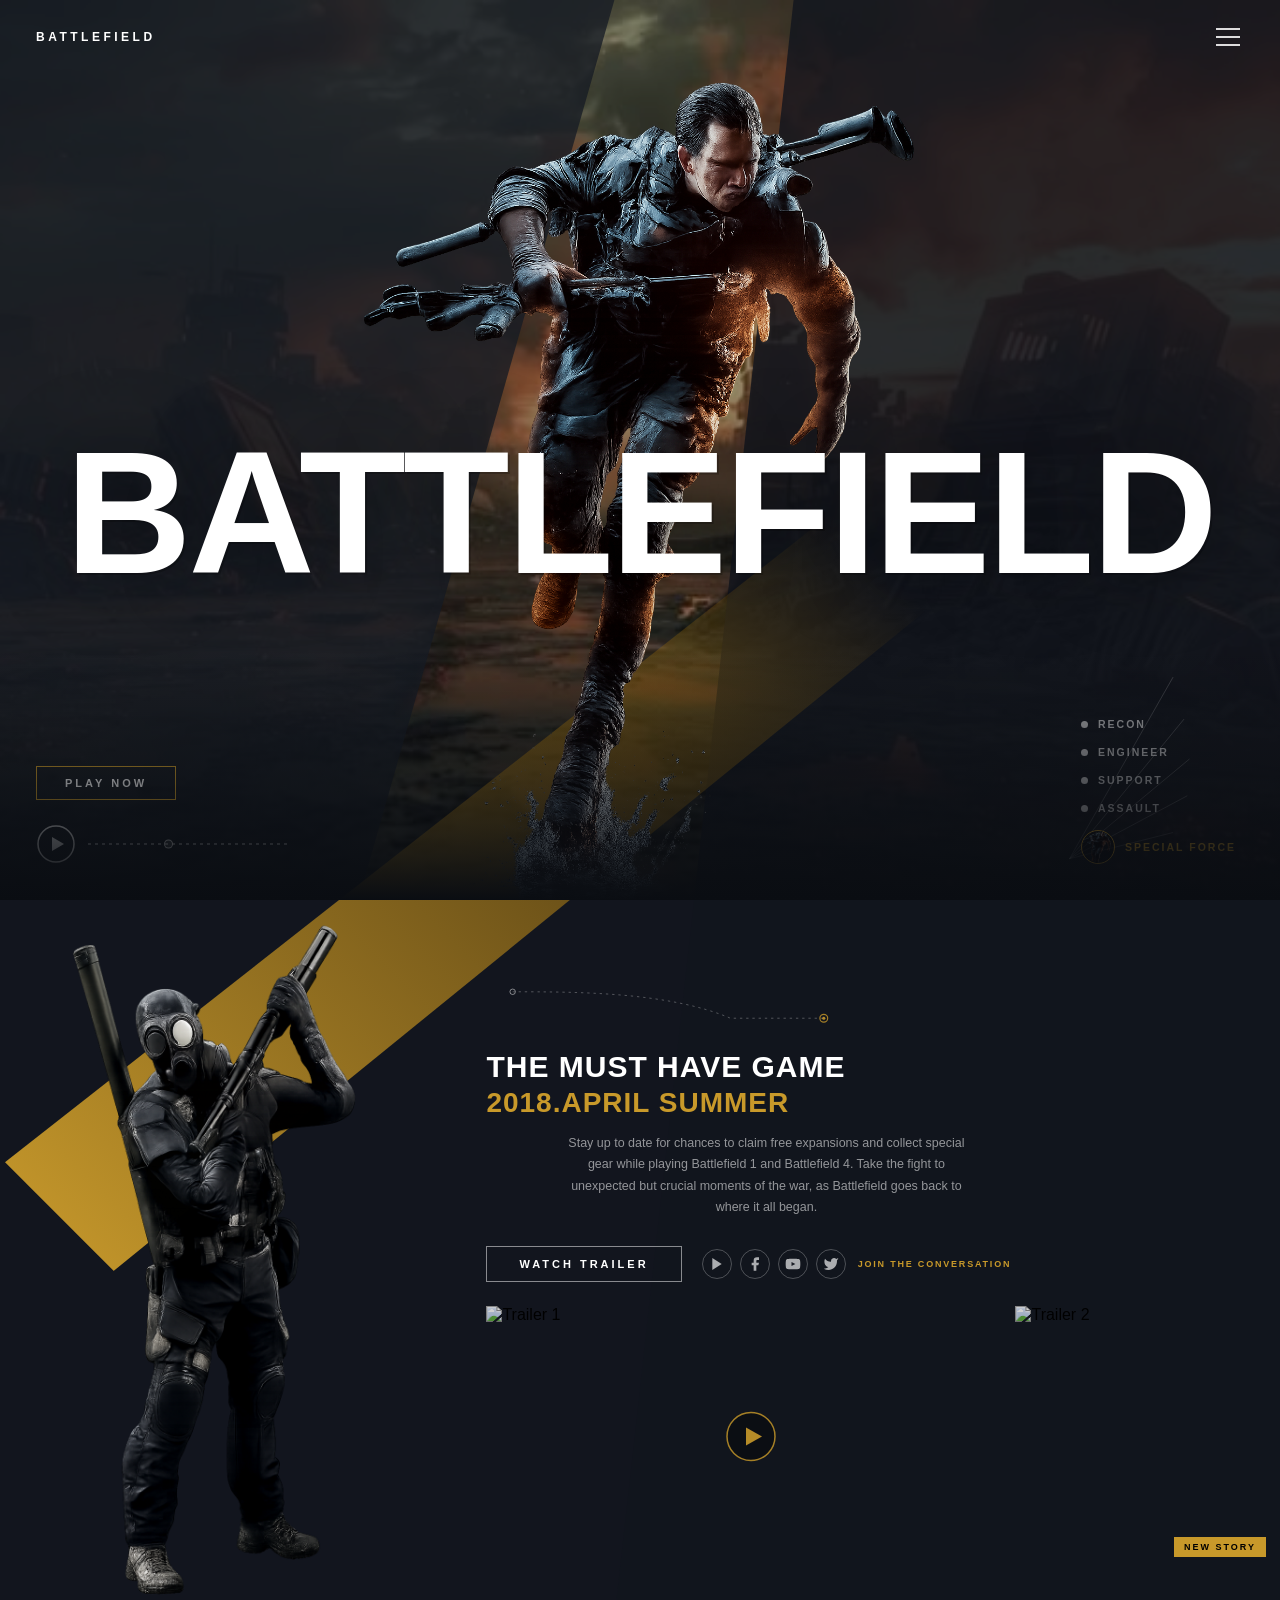
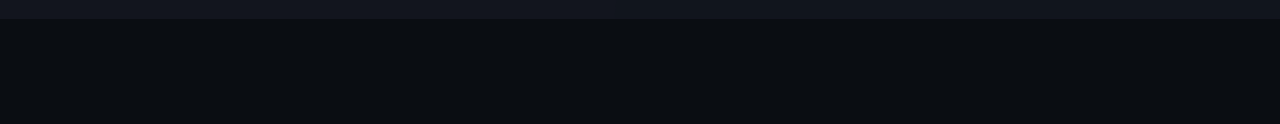
==== Assignment 3/index.html @ 52856a2f "Add initial HTML structure, CSS styles, and image assets for Battlefield project - Created index.htm" ====
<!DOCTYPE html>
<html lang="en">
  <head>
    <meta charset="UTF-8" />
    <meta name="viewport" content="width=device-width, initial-scale=1.0" />
    <title>Battlefield</title>
    <link rel="stylesheet" href="style.css" />
  </head>
  <body>

    <!-- Continuous diagonal slash: dark panel + gold band via CSS -->
    <div class="global-slash-dark"></div>
    <div class="global-slash-band"></div>

    <section class="hero">

      <!-- Layer 1: Dark background -->
      <img src="images/hero-background.jpg" alt="" class="bg-layer" />

      <!-- Layer 2: Dark left vignette panel (the global slash handles right side) -->
      <div class="slash-left"></div>

      <!-- Layer 3: Explosion (orange fire triangle, center-bottom) -->
      <img src="images/explosion-hero-image.png" alt="" class="explosion-layer" />

      <!-- Layer 4: Soldier PNG (center, above explosion, behind title) -->
      <img src="images/sprint-soldier-hero.png" alt="Soldier" class="soldier-layer" />

      <!-- Layer 5: Giant BATTLEFIELD title (soldier punches through via z-index) -->
      <div class="title-layer">
        <h1 class="hero-title">BATTLEFIELD</h1>
      </div>

      <!-- Layer 6: All UI elements -->
      <div class="ui-layer">

        <!-- Top Bar -->
        <header class="topbar">
          <span class="brand">BATTLEFIELD</span>
          <button class="menu-btn" aria-label="Open menu">
            <!-- Hamburger: RiMenu3Line equivalent -->
            <svg width="24" height="18" viewBox="0 0 24 18" fill="none" xmlns="http://www.w3.org/2000/svg">
              <line x1="0" y1="1" x2="24" y2="1" stroke="white" stroke-width="2"/>
              <line x1="0" y1="9" x2="24" y2="9" stroke="white" stroke-width="2"/>
              <line x1="0" y1="17" x2="24" y2="17" stroke="white" stroke-width="2"/>
            </svg>
          </button>
        </header>

        <!-- Bottom area -->
        <div class="bottom-area">

          <!-- Bottom Left: CTA + Video controls -->
          <div class="bottom-left">
            <button class="play-now-btn">PLAY NOW</button>

            <div class="video-row">
              <!-- Play button circle: IoPlayCircleOutline equivalent -->
              <button class="play-circle-btn" aria-label="Play trailer">
                <svg viewBox="0 0 40 40" width="40" height="40" xmlns="http://www.w3.org/2000/svg">
                  <circle cx="20" cy="20" r="18" stroke="white" stroke-width="1.5" fill="none"/>
                  <polygon points="16,13 28,20 16,27" fill="white"/>
                </svg>
              </button>

              <!-- Dotted progress bar -->
              <div class="progress-track">
                <div class="progress-dots"></div>
                <div class="progress-thumb-wrap">
                  <div class="progress-thumb"></div>
                </div>
              </div>
            </div>
          </div>

          <!-- Bottom Right: Class selector with lines -->
          <div class="class-selector">
            <!-- SVG connector lines -->
            <svg class="connector-svg" viewBox="0 0 220 200" xmlns="http://www.w3.org/2000/svg" preserveAspectRatio="none">
              <!-- Lines from a focal point (bottom-left of svg) to each class dot -->
              <line x1="60" y1="195" x2="155" y2="22"  stroke="rgba(255,255,255,0.2)" stroke-width="0.8"/>
              <line x1="60" y1="195" x2="165" y2="62"  stroke="rgba(255,255,255,0.2)" stroke-width="0.8"/>
              <line x1="60" y1="195" x2="170" y2="100" stroke="rgba(255,255,255,0.2)" stroke-width="0.8"/>
              <line x1="60" y1="195" x2="168" y2="135" stroke="rgba(255,255,255,0.2)" stroke-width="0.8"/>
              <line x1="60" y1="195" x2="155" y2="170" stroke="rgba(255,255,255,0.2)" stroke-width="0.8"/>
            </svg>

            <div class="class-list">
              <div class="class-item">
                <span class="class-dot"></span>
                <span class="class-label">RECON</span>
              </div>
              <div class="class-item">
                <span class="class-dot"></span>
                <span class="class-label">ENGINEER</span>
              </div>
              <div class="class-item">
                <span class="class-dot"></span>
                <span class="class-label">SUPPORT</span>
              </div>
              <div class="class-item">
                <span class="class-dot"></span>
                <span class="class-label">ASSAULT</span>
              </div>
              <div class="class-item active">
                <span class="class-avatar">
                  <img src="images/sprint-soldier-hero.png" alt="Special Force" />
                </span>
                <span class="class-label gold">SPECIAL FORCE</span>
              </div>
            </div>
          </div>

        </div>
      </div>

    </section>

    <!-- ═══════════════════════════════════════════
         SECTION 2 — THE MUST HAVE GAME
    ════════════════════════════════════════════ -->
    <section class="s2">

      <!-- Dark background fill -->
      <div class="s2-bg"></div>

      <!-- Slash art is handled by the global .global-slash SVG above both sections -->

      <!-- Standing Soldier — bleeds upward out of section -->
      <img src="images/standing-soldier-sect-2.png" alt="Soldier" class="s2-soldier" />

      <!-- Right content block -->
      <div class="s2-content">

        <!-- Dotted curved line art (soldier to content) -->
        <svg class="s2-connector" viewBox="0 0 420 90" xmlns="http://www.w3.org/2000/svg">
          <!-- Dotted path from left (near soldier) curving down to thumb circle -->
          <path
            d="M 0 28 C 80 28, 200 28, 280 62 L 400 62"
            fill="none"
            stroke="rgba(255,255,255,0.35)"
            stroke-width="1"
            stroke-dasharray="3 5"
          />
          <!-- End circle / thumb -->
          <circle cx="400" cy="62" r="5" fill="none" stroke="rgba(200,153,42,0.8)" stroke-width="1.5"/>
          <circle cx="400" cy="62" r="2" fill="rgba(200,153,42,0.9)"/>
          <!-- Start dot -->
          <circle cx="0" cy="28" r="3.5" fill="none" stroke="rgba(255,255,255,0.5)" stroke-width="1.2"/>
        </svg>

        <h2 class="s2-heading">THE MUST HAVE GAME</h2>
        <h3 class="s2-subheading">2018.APRIL SUMMER</h3>

        <p class="s2-body">
          Stay up to date for chances to claim free expansions and collect
          special gear while playing Battlefield 1 and Battlefield 4. Take the fight
          to unexpected but crucial moments of the war, as Battlefield goes
          back to where it all began.
        </p>

        <!-- CTA row -->
        <div class="s2-cta-row">
          <button class="s2-watch-btn">WATCH TRAILER</button>

          <div class="s2-social-row">
            <!-- Play / Twitch icon -->
            <button class="s2-social-icon" aria-label="Watch">
              <svg viewBox="0 0 24 24" width="16" height="16" fill="none" stroke="currentColor" stroke-width="2" stroke-linecap="round" stroke-linejoin="round">
                <polygon points="5 3 19 12 5 21 5 3" fill="currentColor" stroke="none"/>
              </svg>
            </button>
            <!-- Facebook -->
            <button class="s2-social-icon" aria-label="Facebook">
              <svg viewBox="0 0 24 24" width="16" height="16" fill="currentColor" xmlns="http://www.w3.org/2000/svg">
                <path d="M18 2h-3a5 5 0 00-5 5v3H7v4h3v8h4v-8h3l1-4h-4V7a1 1 0 011-1h3z"/>
              </svg>
            </button>
            <!-- YouTube -->
            <button class="s2-social-icon" aria-label="YouTube">
              <svg viewBox="0 0 24 24" width="16" height="16" fill="currentColor" xmlns="http://www.w3.org/2000/svg">
                <path d="M22.54 6.42a2.78 2.78 0 00-1.95-1.96C18.88 4 12 4 12 4s-6.88 0-8.59.46A2.78 2.78 0 001.46 6.42 29 29 0 001 12a29 29 0 00.46 5.58 2.78 2.78 0 001.95 1.95C5.12 20 12 20 12 20s6.88 0 8.59-.47a2.78 2.78 0 001.95-1.95A29 29 0 0023 12a29 29 0 00-.46-5.58z"/>
                <polygon points="9.75 15.02 15.5 12 9.75 8.98 9.75 15.02" fill="#1a1d24"/>
              </svg>
            </button>
            <!-- Twitter / X -->
            <button class="s2-social-icon" aria-label="Twitter">
              <svg viewBox="0 0 24 24" width="16" height="16" fill="currentColor" xmlns="http://www.w3.org/2000/svg">
                <path d="M23 3a10.9 10.9 0 01-3.14 1.53 4.48 4.48 0 00-7.86 3v1A10.66 10.66 0 013 4s-4 9 5 13a11.64 11.64 0 01-7 2c9 5 20 0 20-11.5a4.5 4.5 0 00-.08-.83A7.72 7.72 0 0023 3z"/>
              </svg>
            </button>

            <span class="s2-join-text">JOIN THE CONVERSATION</span>
          </div>
        </div>

      </div>

      <!-- Trailer Cards Row -->
      <div class="s2-trailers">

        <!-- Trailer 1 — wide card with play button -->
        <div class="s2-trailer-card wide">
          <img src="images/trailer-1.png" alt="Trailer 1" />
          <!-- Play circle overlay -->
          <button class="s2-trailer-play" aria-label="Play trailer">
            <svg viewBox="0 0 52 52" width="52" height="52" xmlns="http://www.w3.org/2000/svg">
              <circle cx="26" cy="26" r="24" fill="rgba(0,0,0,0.35)" stroke="rgba(200,153,42,0.9)" stroke-width="1.5"/>
              <polygon points="21,17 37,26 21,35" fill="#c8992a"/>
            </svg>
          </button>
        </div>

        <!-- Trailer 2 — narrower card with NEW STORY badge -->
        <div class="s2-trailer-card narrow">
          <img src="images/trailer-2.png" alt="Trailer 2" />
          <span class="s2-new-story-badge">NEW STORY</span>
        </div>

      </div>

    </section>
  </body>
</html>
---- Assignment 3/style.css ----
*, *::before, *::after {
  margin: 0;
  padding: 0;
  box-sizing: border-box;
}

html {
  width: 100%;
  overflow-y: scroll;   /* vertical scroll lives on html, not body */
  overflow-x: hidden;
  background: #0a0d12;
  font-family: "Arial Narrow", Arial, sans-serif;
}

body {
  width: 100%;
  position: relative;
  overflow: hidden;     /* clips the rotated slash divs on all sides */
  background: #0a0d12;
  font-family: "Arial Narrow", Arial, sans-serif;
}

/* ═══════════════════════════════════════════════
   GLOBAL CONTINUOUS SLASH — two CSS divs
   Both are position:absolute on <body>, spanning
   full page height. clip-path gives the diagonal.
   The band fades from transparent (top/hero area)
   to solid gold (bottom/section-2 area).
═══════════════════════════════════════════════ */

/* Dark right-side panel — sits behind the gold band */
.global-slash-dark {
  position: absolute;
  top: 0;
  right: 0;
  width: 100%;
  height: 100%;
  background: rgba(18, 21, 30, 0.82);
  /* Triangle: top-right → bottom-right, tapers left */
  clip-path: polygon(62% 0%, 100% 0%, 100% 100%, 48% 100%);
  z-index: 10;
  pointer-events: none;
}

/* Gold diagonal band — narrows to a tip at the top,
   widens toward the bottom. Fades from transparent
   at the top (hero) to solid gold at the bottom (s2). */
.global-slash-band {
  position: absolute;
  top: 0;
  right: 0;
  width: 100%;
  height: 92%;
  /* Diagonal parallelogram: narrow tip at top, wider at bottom */
  clip-path: polygon(52% 0%, 62% 0%, 50% 100%, 38% 100%);
  /* Vertical gradient: invisible at top → gold at bottom */
  background: linear-gradient(
    to bottom,
    transparent             0%,
    transparent            30%,
    rgba(140, 100, 15, 0.6) 52%,
    rgba(200, 153, 42, 0.95) 100%
  );
  z-index: 11;
  pointer-events: none;
  transform: rotate(45deg);
}

/* ═══════════════════════════════════════════════
   HERO WRAPPER
═══════════════════════════════════════════════ */
.hero {
  position: relative;
  width: 100%;
  height: 100vh;
  overflow: hidden;
}

/* Bottom fade — masks the hard edge between hero and section 2 */
.hero::after {
  content: "";
  position: absolute;
  bottom: 0;
  left: 0;
  width: 100%;
  height: 28%;
  background: linear-gradient(to bottom, transparent 0%, #0a0d12 100%);
  z-index: 15;          /* above all hero layers */
  pointer-events: none;
}

/* ═══════════════════════════════════════════════
   LAYER 1 — BACKGROUND
═══════════════════════════════════════════════ */
.bg-layer {
  position: absolute;
  inset: 0;
  width: 100%;
  height: 100%;
  object-fit: cover;
  object-position: center center;
  z-index: 1;
  filter: brightness(0.6) saturate(0.85);
}

/* ═══════════════════════════════════════════════
   LAYER 2 — DIAGONAL GREY SLASH PANELS
   Two large semi-transparent dark triangles forming
   the "X slash" pattern seen in the reference.
═══════════════════════════════════════════════ */
.slash-left {
  position: absolute;
  z-index: 2;
  top: 0;
  left: 0;
  width: 100%;
  height: 100%;
  background: rgba(22, 27, 36, 0.78);
  clip-path: polygon(0% 0%, 48% 0%, 28% 100%, 0% 100%);
  pointer-events: none;
}

/* .slash-right removed — replaced by .global-slash SVG */

/* ═══════════════════════════════════════════════
   LAYER 3 — EXPLOSION / FIRE
   Orange explosion sits in the center-bottom area,
   inside the diamond gap between the two slash panels.
═══════════════════════════════════════════════ */
.explosion-layer {
  position: absolute;
  z-index: 11;
  /*
    The explosion image has its visual "ground blast" roughly
    at 62% from the top of the image. The soldier's feet sit
    at bottom: 0 (viewport bottom edge).
    We raise the explosion so its ground-level band lines up
    with the soldier's foot position:
      - Set bottom so the image's lower ~38% hangs below the fold
      - This places the flat blast-ground at the same Y as the feet
  */
  bottom: -38%;
  left: 50%;
  transform: translateX(-50%);
  width: 58%;
  height: auto;
  object-fit: contain;
  mix-blend-mode: screen;
  opacity: 0.95;
  pointer-events: none;
}

/* ═══════════════════════════════════════════════
   LAYER 4 — SOLDIER
   PNG cutout, centered, bottom-anchored.
   Sits above explosion but BELOW the title text.
═══════════════════════════════════════════════ */
.soldier-layer {
  position: absolute;
  z-index: 12;
  bottom: 0;
  left: 50%;
  transform: translateX(-50%);
  height: 92%;
  width: auto;
  object-fit: contain;
  object-position: center bottom;
  pointer-events: none;
}

/* ═══════════════════════════════════════════════
   LAYER 5 — GIANT TITLE
   The huge "BATTLEFIELD" text that spans full width.
   Soldier (z-index 4) is BELOW, so soldier overlaps
   the lower half of the letters naturally.
   Title sits at vertical center-bottom.
═══════════════════════════════════════════════ */
.title-layer {
  position: absolute;
  z-index: 13;
  /* Vertically position so the text sits at ~55% from top */
  top: 50%;
  left: 0;
  right: 0;
  transform: translateY(-10%);
  pointer-events: none;
}

.hero-title {
  font-size: clamp(90px, 14.5vw, 175px);
  font-weight: 900;
  letter-spacing: -3px;
  color: #ffffff;
  text-transform: uppercase;
  line-height: 0.9;
  text-align: center;
  white-space: nowrap;
  /* Subtle shadow so letters read on both dark panels and bright explosion */
  text-shadow:
    0 0 80px rgba(0,0,0,0.4),
    2px 2px 0px rgba(0,0,0,0.2);
}

/* ═══════════════════════════════════════════════
   LAYER 6 — UI OVERLAY
   All interactive / decorative UI: topbar, buttons,
   class list. Sits on top of everything.
═══════════════════════════════════════════════ */
.ui-layer {
  position: absolute;
  inset: 0;
  z-index: 14;
  display: flex;
  flex-direction: column;
  justify-content: space-between;
  padding: 24px 36px 36px 36px;
  pointer-events: none;
}

/* ─── TOP BAR ─────────────────────────────────── */
.topbar {
  display: flex;
  justify-content: space-between;
  align-items: center;
  pointer-events: all;
}

.brand {
  font-size: 12px;
  font-weight: 700;
  letter-spacing: 3.5px;
  color: #ffffff;
  text-transform: uppercase;
}

.menu-btn {
  background: none;
  border: none;
  cursor: pointer;
  padding: 4px;
  display: flex;
  align-items: center;
  opacity: 0.85;
  transition: opacity 0.2s;
}

.menu-btn:hover {
  opacity: 1;
}

/* ─── BOTTOM AREA ─────────────────────────────── */
.bottom-area {
  display: flex;
  justify-content: space-between;
  align-items: flex-end;
  pointer-events: all;
}

/* ─── BOTTOM LEFT ─────────────────────────────── */
.bottom-left {
  display: flex;
  flex-direction: column;
  gap: 24px;
}

/* PLAY NOW button — gold border, transparent bg */
.play-now-btn {
  display: inline-block;
  padding: 10px 28px;
  border: 1.5px solid #c8992a;
  background: transparent;
  color: #ffffff;
  font-size: 11px;
  font-weight: 700;
  letter-spacing: 3px;
  text-transform: uppercase;
  cursor: pointer;
  width: fit-content;
  transition: background 0.25s, color 0.25s;
}

.play-now-btn:hover {
  background: #c8992a;
  color: #000;
}

/* Video row: circle play + dotted progress */
.video-row {
  display: flex;
  align-items: center;
  gap: 12px;
}

.play-circle-btn {
  background: none;
  border: none;
  cursor: pointer;
  padding: 0;
  display: flex;
  align-items: center;
  flex-shrink: 0;
  opacity: 0.85;
  transition: opacity 0.2s;
}

.play-circle-btn:hover {
  opacity: 1;
}

/* Dotted progress track */
.progress-track {
  position: relative;
  width: 200px;
  height: 12px;
  display: flex;
  align-items: center;
}

/* Repeating dots via CSS background-image */
.progress-dots {
  position: absolute;
  left: 0;
  right: 0;
  height: 2px;
  background-image: repeating-linear-gradient(
    to right,
    rgba(255,255,255,0.45) 0px,
    rgba(255,255,255,0.45) 3px,
    transparent 3px,
    transparent 7px
  );
}

.progress-thumb-wrap {
  position: absolute;
  left: 38%;
  top: 50%;
  transform: translateY(-50%);
}

.progress-thumb {
  width: 9px;
  height: 9px;
  border-radius: 50%;
  border: 1.5px solid rgba(255,255,255,0.8);
  background: rgba(255,255,255,0.15);
}

/* ═══════════════════════════════════════════════
   SECTION 2 — THE MUST HAVE GAME
═══════════════════════════════════════════════ */

/* Scrolling is handled by default block flow — no override needed */

.s2 {
  position: relative;
  width: 100%;      /* 100% of body, not 100vw */
  background: #12151e;
  overflow: hidden;
  padding-top: 50px;
  padding-bottom: 48px;
}

/* Solid dark bg fill */
.s2-bg {
  position: absolute;
  inset: 0;
  background: #12151e;
  z-index: 0;
}

/* .s2-slash-svg removed — replaced by .global-slash SVG */

/* ── Standing Soldier ────────────────────────── */
.s2-soldier {
  position: absolute;
  left: -1%;
  bottom: 0;
  height: 100%;
  width: auto;
  object-fit: contain;
  object-position: left bottom;
  z-index: 12;
  pointer-events: none;
  -webkit-mask-image: linear-gradient(to right, transparent 0%, black 8%);
  mask-image: linear-gradient(to right, transparent 0%, black 8%);
}

/* ── Content block ───────────────────────────── */
.s2-content {
  position: relative;
  z-index: 14;
  margin-left: 38%;
  padding: 20px 40px 0 0;
  max-width: 600px;
}

/* Dotted SVG connector line */
.s2-connector {
  width: 100%;
  max-width: 380px;
  height: 70px;
  margin-bottom: 10px;
  display: block;
}

.s2-heading {
  font-size: clamp(20px, 2.4vw, 30px);
  font-weight: 900;
  letter-spacing: 1px;
  color: #ffffff;
  text-transform: uppercase;
  line-height: 1.1;
  margin-bottom: 4px;
}

.s2-subheading {
  font-size: clamp(18px, 2.2vw, 28px);
  font-weight: 900;
  color: #c8992a;
  text-transform: uppercase;
  letter-spacing: 1px;
  margin-bottom: 14px;
}

.s2-body {
  font-size: 12.5px;
  line-height: 1.7;
  color: rgba(255,255,255,0.55);
  text-align: center;
  max-width: 400px;
  margin: 0 auto 28px auto;
}

/* ── CTA Row ─────────────────────────────────── */
.s2-cta-row {
  display: flex;
  align-items: center;
  gap: 20px;
  flex-wrap: wrap;
}

.s2-watch-btn {
  padding: 11px 32px;
  border: 1.5px solid rgba(255,255,255,0.5);
  background: transparent;
  color: #ffffff;
  font-size: 11px;
  font-weight: 700;
  letter-spacing: 3px;
  text-transform: uppercase;
  cursor: pointer;
  transition: border-color 0.2s, background 0.2s;
  white-space: nowrap;
}

.s2-watch-btn:hover {
  border-color: #c8992a;
  background: rgba(200,153,42,0.1);
}

.s2-social-row {
  display: flex;
  align-items: center;
  gap: 8px;
}

.s2-social-icon {
  width: 30px;
  height: 30px;
  border-radius: 50%;
  border: 1px solid rgba(255,255,255,0.25);
  background: transparent;
  color: rgba(255,255,255,0.65);
  cursor: pointer;
  display: flex;
  align-items: center;
  justify-content: center;
  transition: border-color 0.2s, color 0.2s;
}

.s2-social-icon:hover {
  border-color: #c8992a;
  color: #c8992a;
}

.s2-join-text {
  font-size: 9px;
  font-weight: 700;
  letter-spacing: 1.8px;
  color: #c8992a;
  text-transform: uppercase;
  white-space: nowrap;
  margin-left: 4px;
}

/* ── Trailer Cards Row ───────────────────────── */
.s2-trailers {
  position: relative;
  z-index: 14;
  display: flex;
  gap: 0;
  /* Start after the soldier, end at page edge — no overflow */
  margin-left: auto;
  width: 62%;          /* exactly fills the remaining width */
  margin-top: 24px;
  overflow: hidden;    /* hard clip — nothing bleeds out */
}

.s2-trailer-card {
  position: relative;
  overflow: hidden;
  flex-shrink: 0;
}

/* Wide card: 2/3 of the row */
.s2-trailer-card.wide {
  width: 66.666%;
  aspect-ratio: 2 / 1;
}

/* Narrow card: 1/3 of the row */
.s2-trailer-card.narrow {
  width: 33.333%;
  aspect-ratio: 2 / 1;
}

.s2-trailer-card img {
  width: 100%;
  height: 100%;
  object-fit: cover;
  object-position: center center;
  display: block;
  filter: brightness(0.82) saturate(0.9);
  transition: filter 0.3s;
}

.s2-trailer-card:hover img {
  filter: brightness(1) saturate(1);
}

/* Play button overlay on trailer 1 */
.s2-trailer-play {
  position: absolute;
  top: 50%;
  left: 50%;
  transform: translate(-50%, -50%);
  background: none;
  border: none;
  cursor: pointer;
  opacity: 0.9;
  transition: opacity 0.2s, transform 0.2s;
}

.s2-trailer-play:hover {
  opacity: 1;
  transform: translate(-50%, -50%) scale(1.08);
}

/* NEW STORY badge on trailer 2 */
.s2-new-story-badge {
  position: absolute;
  bottom: 14px;
  right: 14px;
  background: #c8992a;
  color: #000;
  font-size: 9px;
  font-weight: 800;
  letter-spacing: 2px;
  text-transform: uppercase;
  padding: 5px 10px;
}

/* ─── CLASS SELECTOR (Bottom Right) ──────────── */
.class-selector {
  position: relative;
  width: 240px;
  height: 210px;
  display: flex;
  align-items: flex-end;
  justify-content: flex-end;
}

/* SVG lines that fan out from the Special Force avatar */
.connector-svg {
  position: absolute;
  inset: 0;
  width: 100%;
  height: 100%;
  pointer-events: none;
}

.class-list {
  display: flex;
  flex-direction: column;
  gap: 16px;
  align-items: flex-start;
  position: relative;
  z-index: 1;
  /* Shift slightly right so connector lines look correct */
  padding-right: 8px;
}

.class-item {
  display: flex;
  align-items: center;
  gap: 10px;
  cursor: pointer;
}

/* Small white dot for non-active classes */
.class-dot {
  width: 7px;
  height: 7px;
  border-radius: 50%;
  background: rgba(255, 255, 255, 0.6);
  flex-shrink: 0;
  transition: background 0.2s;
}

.class-item:hover .class-dot {
  background: #c8992a;
}

.class-label {
  font-size: 10.5px;
  font-weight: 600;
  letter-spacing: 2px;
  color: rgba(255, 255, 255, 0.6);
  text-transform: uppercase;
  transition: color 0.2s;
}

.class-item:hover .class-label {
  color: #fff;
}

/* Gold label for Special Force */
.class-label.gold {
  color: #c8992a;
  font-weight: 700;
}

/* Circular avatar thumbnail for Special Force */
.class-avatar {
  width: 34px;
  height: 34px;
  border-radius: 50%;
  overflow: hidden;
  border: 1.5px solid #c8992a;
  flex-shrink: 0;
  background: rgba(0, 0, 0, 0.5);
}

.class-avatar img {
  width: 100%;
  height: 100%;
  object-fit: cover;
  object-position: 40% 10%;
  filter: brightness(0.85) saturate(0.9);
}
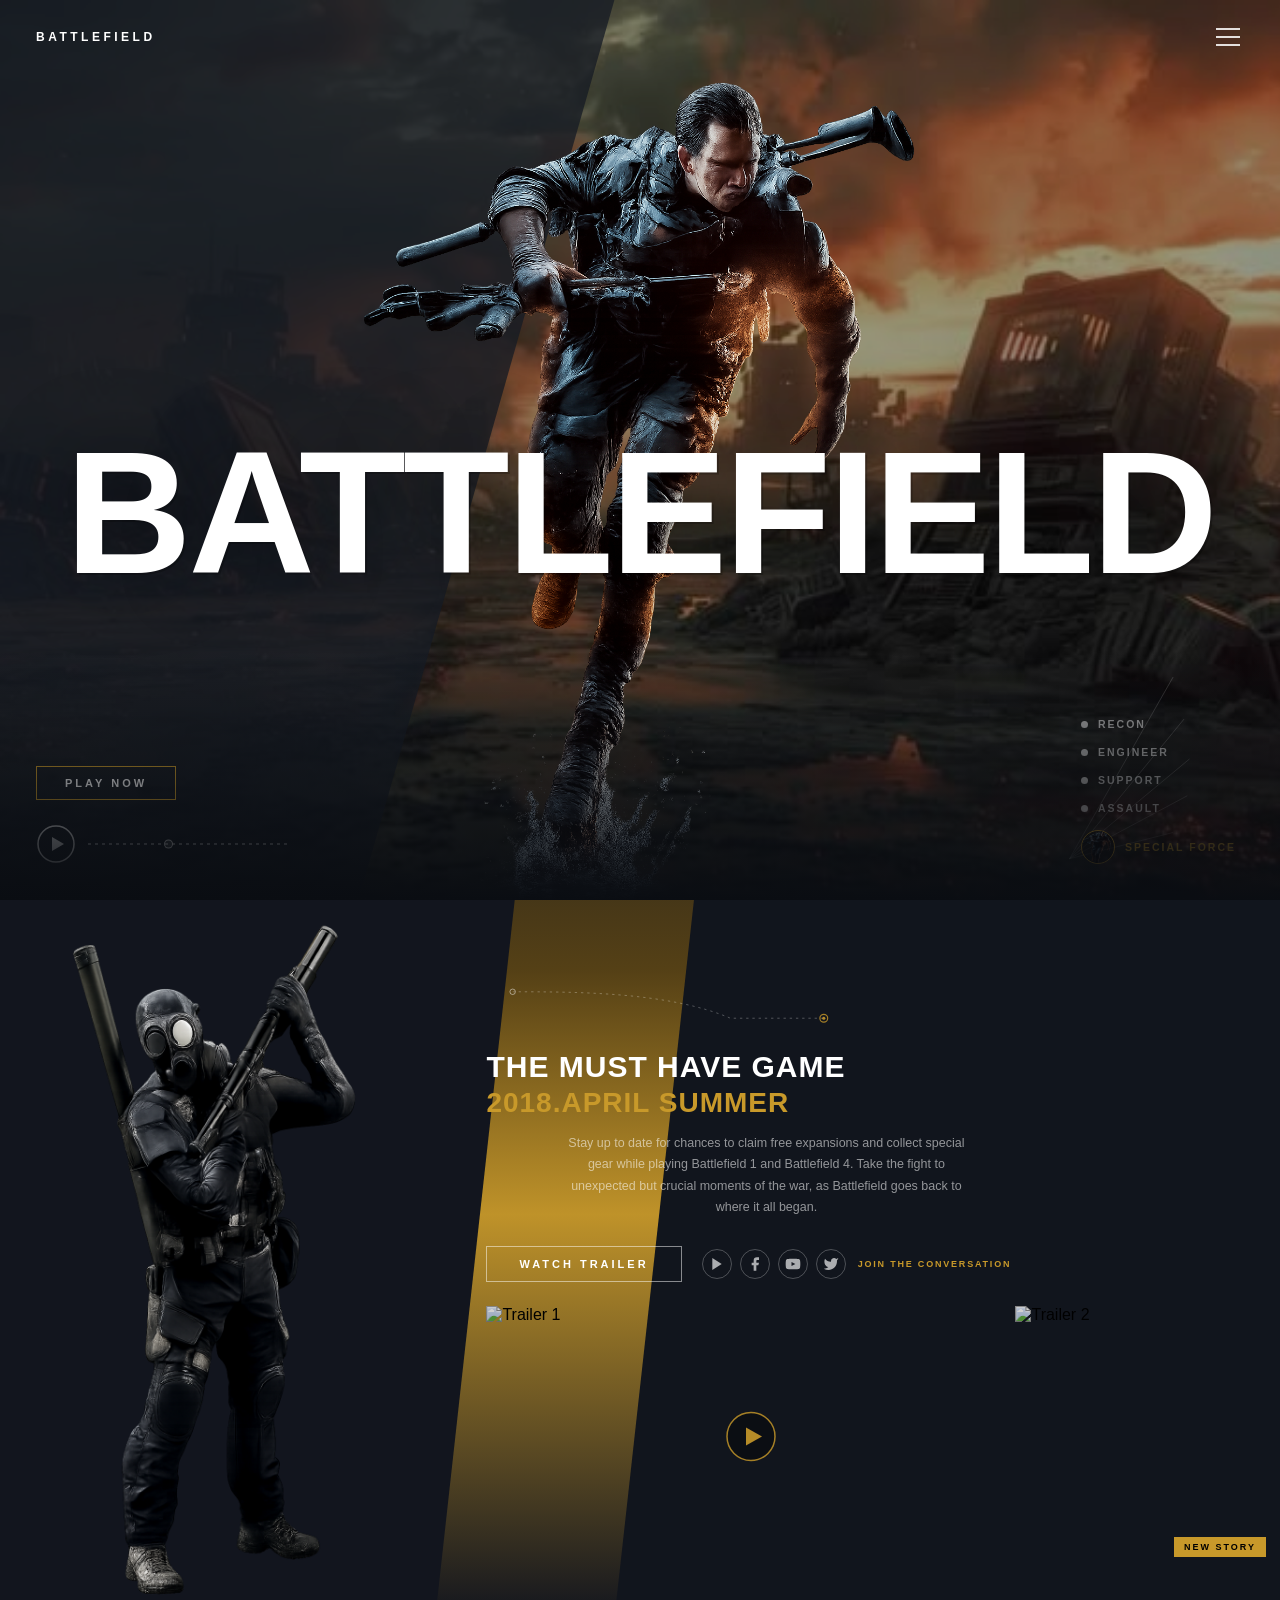
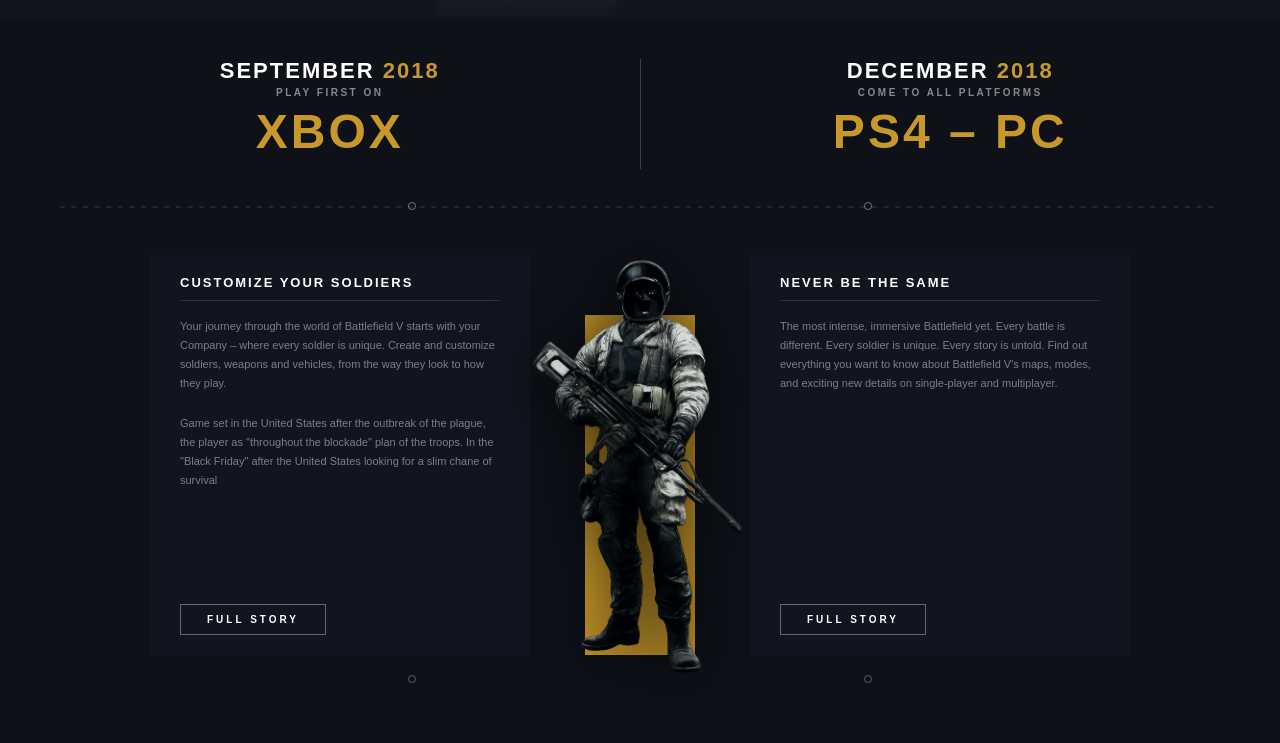
==== commit 7cfd98c6: "Refactor sections in index.html and style.css to enhance layout and styling for the release dates an" ====
--- a/Assignment 3/index.html
+++ b/Assignment 3/index.html
@@ -7,10 +7,6 @@
     <link rel="stylesheet" href="style.css" />
   </head>
   <body>
-
-    <!-- Continuous diagonal slash: dark panel + gold band via CSS -->
-    <div class="global-slash-dark"></div>
-    <div class="global-slash-band"></div>
 
     <section class="hero">
 
@@ -124,7 +120,9 @@
       <!-- Dark background fill -->
       <div class="s2-bg"></div>
 
-      <!-- Slash art is handled by the global .global-slash SVG above both sections -->
+      <!-- Diagonal slash overlays — scoped inside s2 so they don't bleed into s3 -->
+      <div class="global-slash-dark"></div>
+      <div class="global-slash-band"></div>
 
       <!-- Standing Soldier — bleeds upward out of section -->
       <img src="images/standing-soldier-sect-2.png" alt="Soldier" class="s2-soldier" />
@@ -220,5 +218,93 @@
       </div>
 
     </section>
+
+    <!-- ═══════════════════════════════════════════════
+         SECTION 3 — RELEASE DATES / CUSTOMIZE YOUR SOLDIERS
+    ════════════════════════════════════════════════ -->
+    <section class="s3">
+
+      <!-- Dark background -->
+      <div class="s3-bg"></div>
+
+      <!-- Top date header bar -->
+      <div class="s3-dates">
+        <div class="s3-date-col">
+          <h2 class="s3-date-month">SEPTEMBER <span class="s3-date-year">2018</span></h2>
+          <p class="s3-date-label">PLAY FIRST ON</p>
+          <p class="s3-date-platform">XBOX</p>
+        </div>
+
+        <!-- Vertical divider -->
+        <div class="s3-divider"></div>
+
+        <div class="s3-date-col">
+          <h2 class="s3-date-month">DECEMBER <span class="s3-date-year">2018</span></h2>
+          <p class="s3-date-label">COME TO ALL PLATFORMS</p>
+          <p class="s3-date-platform">PS4 – PC</p>
+        </div>
+      </div>
+
+      <!-- Dotted line across top -->
+      <div class="s3-topline">
+        <svg width="100%" height="8" viewBox="0 0 1000 8" preserveAspectRatio="none" xmlns="http://www.w3.org/2000/svg">
+          <line x1="0" y1="4" x2="1000" y2="4" stroke="rgba(255,255,255,0.18)" stroke-width="1" stroke-dasharray="4 6"/>
+        </svg>
+        <!-- Two dot markers -->
+        <span class="s3-topline-dot left"></span>
+        <span class="s3-topline-dot right"></span>
+      </div>
+
+      <!-- Main content row: left panel + soldier + right panel -->
+      <div class="s3-content-row">
+
+        <!-- Left panel -->
+        <div class="s3-panel s3-panel-left">
+          <h3 class="s3-panel-title">CUSTOMIZE YOUR SOLDIERS</h3>
+          <div class="s3-panel-rule"></div>
+          <p class="s3-panel-body">
+            Your journey through the world of Battlefield V starts
+            with your Company – where every soldier is unique.
+            Create and customize soldiers, weapons and
+            vehicles, from the way they look to how they play.
+          </p>
+          <p class="s3-panel-body s3-panel-body--gap">
+            Game set in the United States after the outbreak of the
+            plague, the player as "throughout the blockade" plan
+            of the troops. In the "Black Friday" after the United
+            States looking for a slim chane of survival
+          </p>
+          <button class="s3-full-story-btn">FULL STORY</button>
+        </div>
+
+        <!-- Center soldier on gold slab -->
+        <div class="s3-soldier-wrap">
+          <div class="s3-gold-slab"></div>
+          <img src="images/standing-soldier-sect-3.png" alt="Soldier" class="s3-soldier" />
+        </div>
+
+        <!-- Right panel -->
+        <div class="s3-panel s3-panel-right">
+          <h3 class="s3-panel-title">NEVER BE THE SAME</h3>
+          <div class="s3-panel-rule"></div>
+          <p class="s3-panel-body">
+            The most intense, immersive Battlefield yet. Every
+            battle is different. Every soldier is unique. Every story
+            is untold. Find out everything you want to know about
+            Battlefield V's maps, modes, and exciting new details
+            on single-player and multiplayer.
+          </p>
+          <button class="s3-full-story-btn">FULL STORY</button>
+        </div>
+
+      </div>
+
+      <!-- Bottom dot markers -->
+      <div class="s3-bottomline">
+        <span class="s3-bottomline-dot left"></span>
+        <span class="s3-bottomline-dot right"></span>
+      </div>
+
+    </section>
   </body>
 </html>
--- a/Assignment 3/style.css
+++ b/Assignment 3/style.css
@@ -28,42 +28,38 @@
    to solid gold (bottom/section-2 area).
 ═══════════════════════════════════════════════ */
 
-/* Dark right-side panel — sits behind the gold band */
+/* Dark right-side panel — position:absolute inside .s2 which has overflow:hidden,
+   so it can't bleed into s3. top: -100vh reaches up into the hero section. */
 .global-slash-dark {
   position: absolute;
-  top: 0;
+  top: -100vh;
   right: 0;
   width: 100%;
-  height: 100%;
+  height: calc(100% + 100vh);
   background: rgba(18, 21, 30, 0.82);
-  /* Triangle: top-right → bottom-right, tapers left */
   clip-path: polygon(62% 0%, 100% 0%, 100% 100%, 48% 100%);
   z-index: 10;
   pointer-events: none;
 }
 
-/* Gold diagonal band — narrows to a tip at the top,
-   widens toward the bottom. Fades from transparent
-   at the top (hero) to solid gold at the bottom (s2). */
+/* Gold diagonal band — no rotation, pure clip-path, no edge artifacts. */
 .global-slash-band {
   position: absolute;
-  top: 0;
-  right: 0;
-  width: 100%;
-  height: 92%;
-  /* Diagonal parallelogram: narrow tip at top, wider at bottom */
-  clip-path: polygon(52% 0%, 62% 0%, 50% 100%, 38% 100%);
-  /* Vertical gradient: invisible at top → gold at bottom */
+  top: -100vh;
+  left: 0;
+  width: 100%;
+  height: calc(100% + 100vh);
+  clip-path: polygon(48% 0%, 62% 0%, 48% 100%, 34% 100%);
   background: linear-gradient(
     to bottom,
-    transparent             0%,
-    transparent            30%,
-    rgba(140, 100, 15, 0.6) 52%,
-    rgba(200, 153, 42, 0.95) 100%
+    transparent              0%,
+    transparent             40%,
+    rgba(140, 100, 15, 0.55) 60%,
+    rgba(200, 153, 42, 0.95) 75%,
+    rgba(200, 153, 42, 0.0)  100%
   );
   z-index: 11;
   pointer-events: none;
-  transform: rotate(45deg);
 }
 
 /* ═══════════════════════════════════════════════
@@ -659,3 +655,228 @@
   object-position: 40% 10%;
   filter: brightness(0.85) saturate(0.9);
 }
+
+/* ═══════════════════════════════════════════════
+   SECTION 3 — RELEASE DATES / CUSTOMIZE YOUR SOLDIERS
+═══════════════════════════════════════════════ */
+.s3 {
+  position: relative;
+  width: 100%;
+  background: #0e1118;
+  overflow: hidden;
+  padding: 0 0 60px 0;
+}
+
+.s3-bg {
+  position: absolute;
+  inset: 0;
+  background: #0e1118;
+  z-index: 0;
+}
+
+/* ── Date header bar ─────────────────────────── */
+.s3-dates {
+  position: relative;
+  z-index: 2;
+  display: flex;
+  align-items: flex-start;
+  justify-content: center;
+  gap: 0;
+  padding: 40px 60px 28px 60px;
+}
+
+.s3-date-col {
+  flex: 1;
+  text-align: center;
+}
+
+.s3-date-month {
+  font-size: clamp(16px, 2vw, 22px);
+  font-weight: 900;
+  letter-spacing: 2px;
+  color: #ffffff;
+  text-transform: uppercase;
+  line-height: 1.1;
+  margin-bottom: 4px;
+}
+
+.s3-date-year {
+  color: #c8992a;
+}
+
+.s3-date-label {
+  font-size: 10px;
+  font-weight: 600;
+  letter-spacing: 2.5px;
+  color: rgba(255,255,255,0.5);
+  text-transform: uppercase;
+  margin-bottom: 10px;
+}
+
+.s3-date-platform {
+  font-size: clamp(28px, 4vw, 48px);
+  font-weight: 900;
+  letter-spacing: 3px;
+  color: #c8992a;
+  text-transform: uppercase;
+  line-height: 1;
+}
+
+/* Vertical divider between date columns */
+.s3-divider {
+  width: 1px;
+  height: 110px;
+  background: rgba(255,255,255,0.2);
+  align-self: center;
+  flex-shrink: 0;
+  margin: 0 40px;
+}
+
+/* ── Dotted top line with dot markers ─────────── */
+.s3-topline {
+  position: relative;
+  z-index: 2;
+  margin: 0 60px;
+}
+
+.s3-topline-dot {
+  position: absolute;
+  top: 50%;
+  transform: translateY(-50%);
+  width: 8px;
+  height: 8px;
+  border-radius: 50%;
+  border: 1.5px solid rgba(255,255,255,0.4);
+  background: transparent;
+}
+
+.s3-topline-dot.left  { left: 30%; }
+.s3-topline-dot.right { right: 30%; }
+
+/* ── Main content row ────────────────────────── */
+.s3-content-row {
+  position: relative;
+  z-index: 2;
+  display: flex;
+  align-items: stretch;
+  justify-content: center;
+  gap: 0;
+  padding: 40px 40px 20px 40px;
+  min-height: 340px;
+}
+
+/* ── Panels ──────────────────────────────────── */
+.s3-panel {
+  flex: 1;
+  display: flex;
+  flex-direction: column;
+  justify-content: flex-start;
+  padding: 20px 30px;
+  background: rgba(18, 22, 32, 0.92);
+  max-width: 380px;
+}
+
+.s3-panel-left  { align-items: flex-start; }
+.s3-panel-right { align-items: flex-start; }
+
+.s3-panel-title {
+  font-size: 13px;
+  font-weight: 900;
+  letter-spacing: 2px;
+  color: #ffffff;
+  text-transform: uppercase;
+  margin-bottom: 10px;
+}
+
+.s3-panel-rule {
+  width: 100%;
+  height: 1px;
+  background: rgba(255,255,255,0.12);
+  margin-bottom: 16px;
+}
+
+.s3-panel-body {
+  font-size: 11px;
+  line-height: 1.75;
+  color: rgba(255,255,255,0.45);
+  margin-bottom: 14px;
+}
+
+.s3-panel-body--gap {
+  margin-top: 6px;
+}
+
+.s3-full-story-btn {
+  margin-top: auto;
+  padding: 9px 26px;
+  border: 1.5px solid rgba(255,255,255,0.35);
+  background: transparent;
+  color: #ffffff;
+  font-size: 10px;
+  font-weight: 700;
+  letter-spacing: 3px;
+  text-transform: uppercase;
+  cursor: pointer;
+  transition: border-color 0.2s, background 0.2s;
+}
+
+.s3-full-story-btn:hover {
+  border-color: #c8992a;
+  background: rgba(200,153,42,0.08);
+}
+
+/* ── Center soldier wrap ─────────────────────── */
+.s3-soldier-wrap {
+  position: relative;
+  flex-shrink: 0;
+  width: 220px;
+  display: flex;
+  align-items: flex-end;
+  justify-content: center;
+}
+
+/* Gold/yellow vertical slab behind the soldier */
+.s3-gold-slab {
+  position: absolute;
+  bottom: 0;
+  left: 50%;
+  transform: translateX(-50%);
+  width: 110px;
+  height: 85%;
+  background: #c8992a;
+  z-index: 0;
+}
+
+/* Soldier image — overlaps the slab and bleeds above */
+.s3-soldier {
+  position: relative;
+  z-index: 1;
+  height: 420px;
+  width: auto;
+  object-fit: contain;
+  object-position: center bottom;
+  margin-bottom: -20px;
+  filter: drop-shadow(0 8px 32px rgba(0,0,0,0.7));
+}
+
+/* ── Bottom dot markers ───────────────────────── */
+.s3-bottomline {
+  position: relative;
+  z-index: 2;
+  margin: 0 60px;
+  height: 8px;
+}
+
+.s3-bottomline-dot {
+  position: absolute;
+  top: 50%;
+  transform: translateY(-50%);
+  width: 8px;
+  height: 8px;
+  border-radius: 50%;
+  border: 1.5px solid rgba(255,255,255,0.3);
+  background: transparent;
+}
+
+.s3-bottomline-dot.left  { left: 30%; }
+.s3-bottomline-dot.right { right: 30%; }
